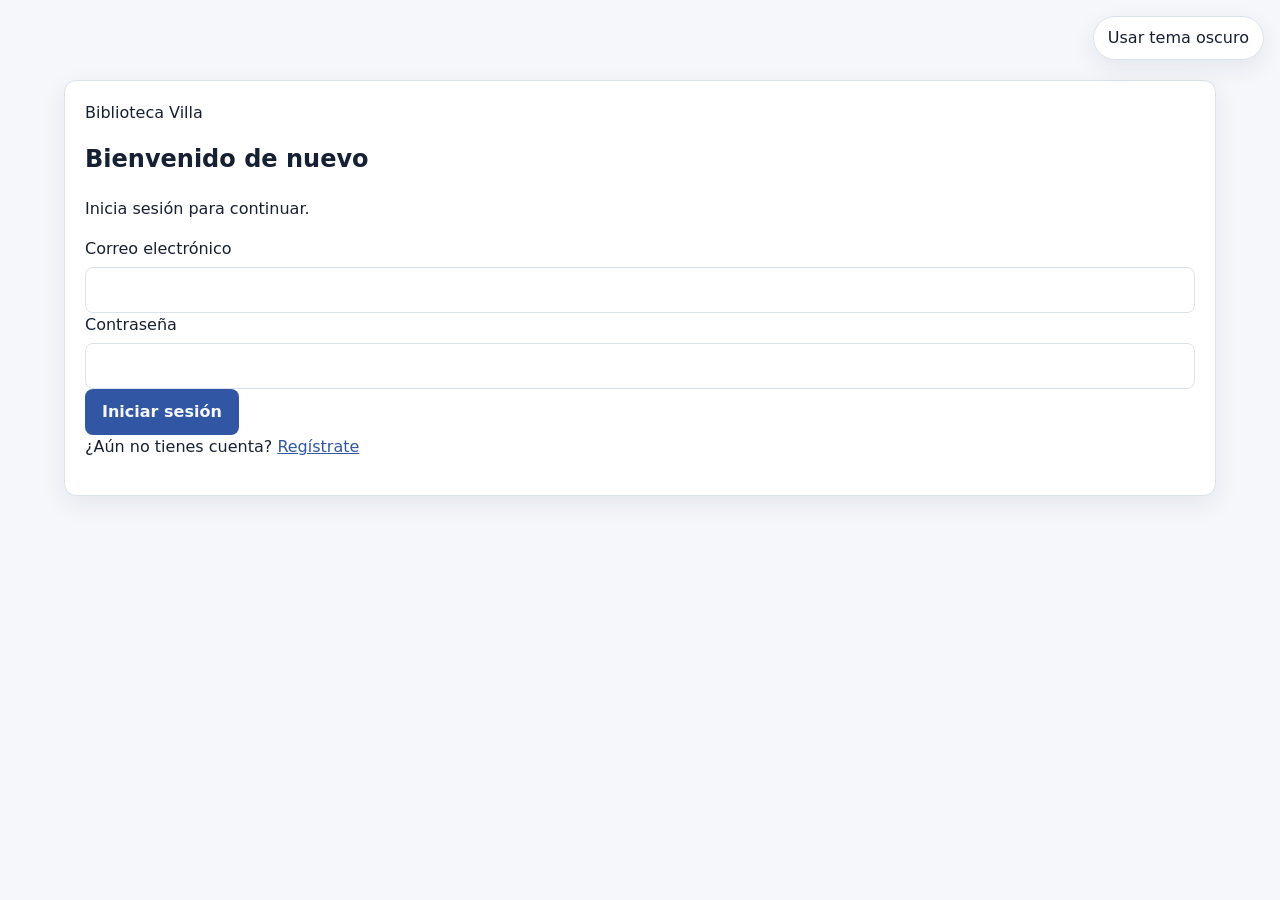
==== index.html @ 885a8b7f "feat(index.html) pantalla principal" ====
<!doctype html>
<html lang="es">
  <head>
    <meta charset="utf-8">
    <meta name="viewport" content="width=device-width, initial-scale=1">
    <meta http-equiv="refresh" content="0; url=./vistas/auth/login.html">
    <title>Biblioteca Villa</title>
    <link rel="stylesheet" href="./css/estilos.css">
  </head>
  <body>
    <main class="auth-layout">
      <section class="tarjeta auth-card">
        <h1>Biblioteca Villa</h1>
        <p>Abriendo el acceso a la biblioteca...</p>
        <a class="boton" href="./vistas/auth/login.html">Continuar</a>
      </section>
    </main>
  </body>
</html>
---- css/estilos.css ----
@import url('./variables.css');
@import url('./componentes.css');

* {
  box-sizing: border-box;
}

html {
  min-width: 20rem;
  min-height: 100%;
  background: var(--color-fondo);
}

body {
  min-height: 100vh;
  margin: 0;
  padding: 5rem 1rem 2rem;
  background: var(--color-fondo);
  color: var(--color-texto);
  font-family: system-ui, -apple-system, BlinkMacSystemFont, "Segoe UI", sans-serif;
  line-height: 1.5;
  transition: background-color 160ms ease, color 160ms ease;
}

main {
  width: min(100%, var(--ancho-contenido));
  margin-inline: auto;
}

h1,
h2,
h3,
p {
  margin-top: 0;
}

a {
  color: var(--color-primario);
}

button,
input,
select,
textarea {
  font: inherit;
}

button {
  color: inherit;
}

img,
svg {
  max-width: 100%;
}

@media (prefers-reduced-motion: reduce) {
  *,
  *::before,
  *::after {
    scroll-behavior: auto !important;
    transition-duration: 0.01ms !important;
  }
}
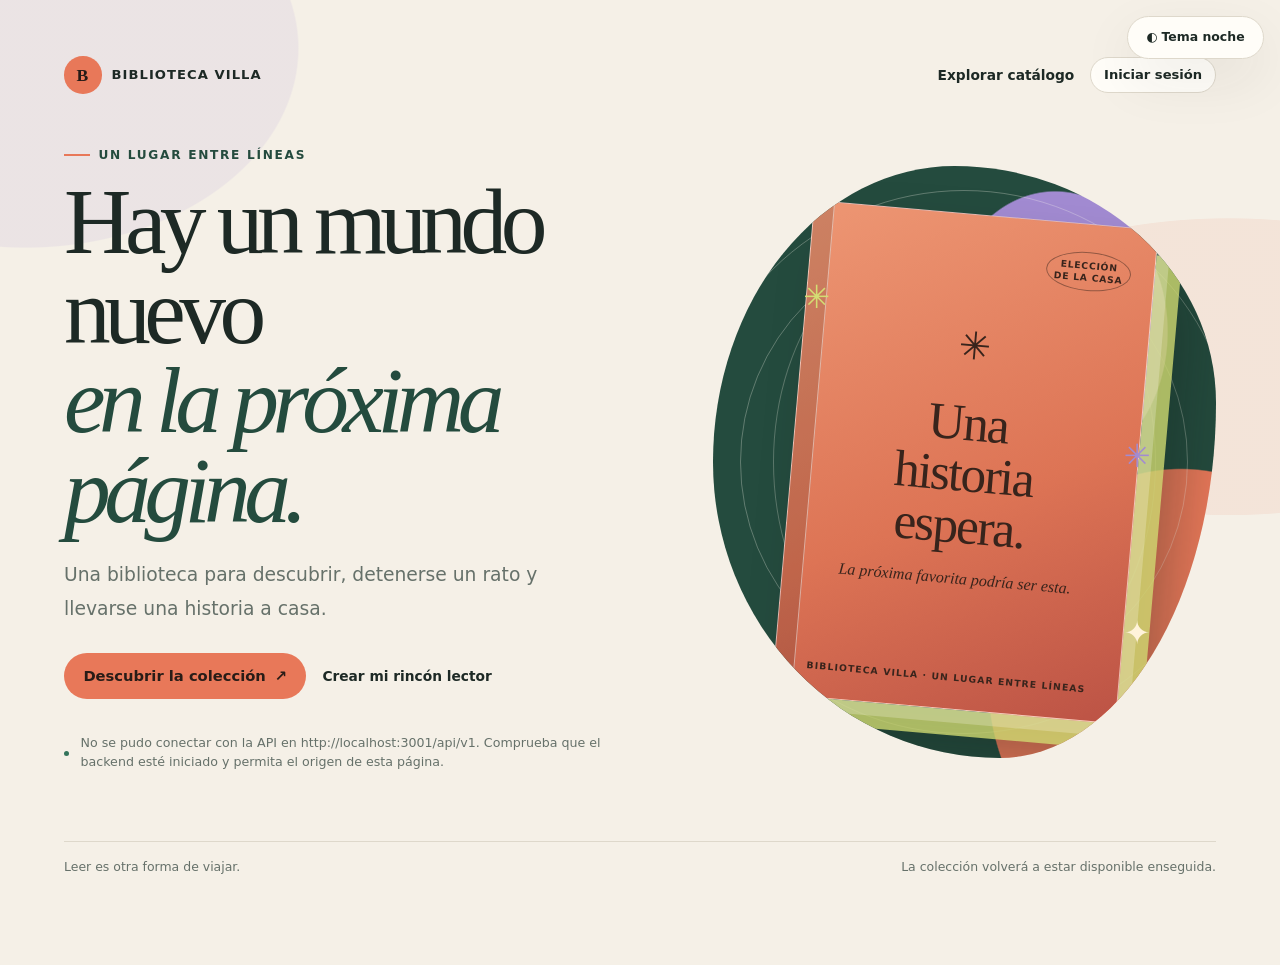
==== commit 7733a841: "feat(index) refactorizacion y añadidura de nuevas funcionalidades y estilos a la pagina principal" ====
--- a/index.html
+++ b/index.html
@@ -3,17 +3,58 @@
   <head>
     <meta charset="utf-8">
     <meta name="viewport" content="width=device-width, initial-scale=1">
-    <meta http-equiv="refresh" content="0; url=./vistas/auth/login.html">
-    <title>Biblioteca Villa</title>
+    <meta name="theme-color" content="#244b3e">
+    <meta name="description" content="Biblioteca Villa: un lugar para encontrarse con historias nuevas.">
+    <title>Biblioteca Villa | Un lugar entre líneas</title>
     <link rel="stylesheet" href="./css/estilos.css">
   </head>
   <body>
-    <main class="auth-layout">
-      <section class="tarjeta auth-card">
-        <h1>Biblioteca Villa</h1>
-        <p>Abriendo el acceso a la biblioteca...</p>
-        <a class="boton" href="./vistas/auth/login.html">Continuar</a>
+    <main class="landing-shell">
+      <header class="landing-top">
+        <a class="marca" href="./index.html" aria-label="Biblioteca Villa, inicio">
+          <span class="marca-sello" aria-hidden="true">B</span>
+          <span>Biblioteca Villa</span>
+        </a>
+        <nav class="landing-nav" aria-label="Acceso">
+          <a href="./vistas/cliente/catalogo.html">Explorar catálogo</a>
+          <a class="boton boton--secundario boton--pequeno" href="./vistas/auth/login.html">Iniciar sesión</a>
+        </nav>
+      </header>
+
+      <section class="landing-hero" aria-labelledby="landing-title">
+        <div class="landing-copy">
+          <p class="eyebrow">Un lugar entre líneas</p>
+          <h1 id="landing-title">Hay un mundo nuevo <span>en la próxima página.</span></h1>
+          <p>Una biblioteca para descubrir, detenerse un rato y llevarse una historia a casa.</p>
+          <div class="landing-actions">
+            <a class="boton boton--coral" href="./vistas/cliente/catalogo.html">Descubrir la colección <span aria-hidden="true">↗</span></a>
+            <a class="landing-signup" href="./vistas/auth/registro.html">Crear mi rincón lector</a>
+          </div>
+          <p class="landing-note"><span class="status-dot" aria-hidden="true"></span><span data-library-status>Preparando una sorpresa de la estantería…</span></p>
+        </div>
+
+        <aside class="landing-art" aria-label="Recomendación de la biblioteca">
+          <span class="landing-orbit landing-orbit--one" aria-hidden="true"></span>
+          <span class="landing-orbit landing-orbit--two" aria-hidden="true"></span>
+          <article class="landing-book" data-spotlight>
+            <span class="landing-book__stamp">ELECCIÓN<br>DE LA CASA</span>
+            <span class="landing-book__glyph" aria-hidden="true">✳</span>
+            <h2 data-spotlight-title>Una historia espera.</h2>
+            <p data-spotlight-author>La próxima favorita podría ser esta.</p>
+            <span class="landing-book__footer">BIBLIOTECA VILLA · UN LUGAR ENTRE LÍNEAS</span>
+          </article>
+          <span class="landing-spark landing-spark--lime" aria-hidden="true">✳</span>
+          <span class="landing-spark landing-spark--coral" aria-hidden="true">✦</span>
+          <span class="landing-spark landing-spark--lilac" aria-hidden="true">✳</span>
+        </aside>
       </section>
+
+      <footer class="landing-footer">
+        <span>Leer es otra forma de viajar.</span>
+        <span data-collection-count>Historias para todos los días.</span>
+      </footer>
     </main>
+    <script type="module" src="./js/main.js"></script>
+    <script type="module" src="./js/modules/landing.js"></script>
   </body>
 </html>
--- a/css/estilos.css
+++ b/css/estilos.css
@@ -8,22 +8,30 @@
 html {
   min-width: 20rem;
   min-height: 100%;
-  background: var(--color-fondo);
+  background: var(--paper);
+  scroll-behavior: smooth;
 }
 
 body {
   min-height: 100vh;
   margin: 0;
-  padding: 5rem 1rem 2rem;
-  background: var(--color-fondo);
-  color: var(--color-texto);
-  font-family: system-ui, -apple-system, BlinkMacSystemFont, "Segoe UI", sans-serif;
+  padding: 1.2rem clamp(0.75rem, 3vw, 2rem) 4rem;
+  background:
+    radial-gradient(ellipse at 2% 5%, color-mix(in srgb, var(--lilac) 12%, transparent) 0 17rem, transparent 17.1rem),
+    radial-gradient(ellipse at 96% 38%, color-mix(in srgb, var(--coral) 10%, transparent) 0 19rem, transparent 19.1rem),
+    var(--paper);
+  color: var(--ink);
+  font-family: Inter, ui-sans-serif, system-ui, -apple-system, BlinkMacSystemFont, 'Segoe UI', sans-serif;
   line-height: 1.5;
-  transition: background-color 160ms ease, color 160ms ease;
+  transition: background-color 180ms ease, color 180ms ease;
+}
+
+body:has(.auth-page) {
+  padding: 0.65rem;
 }
 
 main {
-  width: min(100%, var(--ancho-contenido));
+  width: min(100%, var(--content-width));
   margin-inline: auto;
 }
 
@@ -34,8 +42,23 @@
   margin-top: 0;
 }
 
+h1,
+h2 {
+  letter-spacing: -0.035em;
+}
+
+h1 {
+  font-size: clamp(2.1rem, 5vw, 3.8rem);
+  line-height: 1.02;
+}
+
+h2 {
+  font-size: clamp(1.35rem, 3vw, 2rem);
+}
+
 a {
-  color: var(--color-primario);
+  color: var(--forest);
+  text-underline-offset: 0.18em;
 }
 
 button,
@@ -54,11 +77,24 @@
   max-width: 100%;
 }
 
-@media (prefers-reduced-motion: reduce) {
-  *,
-  *::before,
-  *::after {
-    scroll-behavior: auto !important;
-    transition-duration: 0.01ms !important;
-  }
-}+section + section {
+  margin-top: 2rem;
+}
+
+[hidden] {
+  display: none !important;
+}
+
+::selection {
+  background: var(--lime);
+  color: var(--ink);
+}
+
+:focus-visible {
+  outline: 3px solid var(--coral);
+  outline-offset: 3px;
+}
+
+[aria-busy='true'] {
+  cursor: progress;
+}
